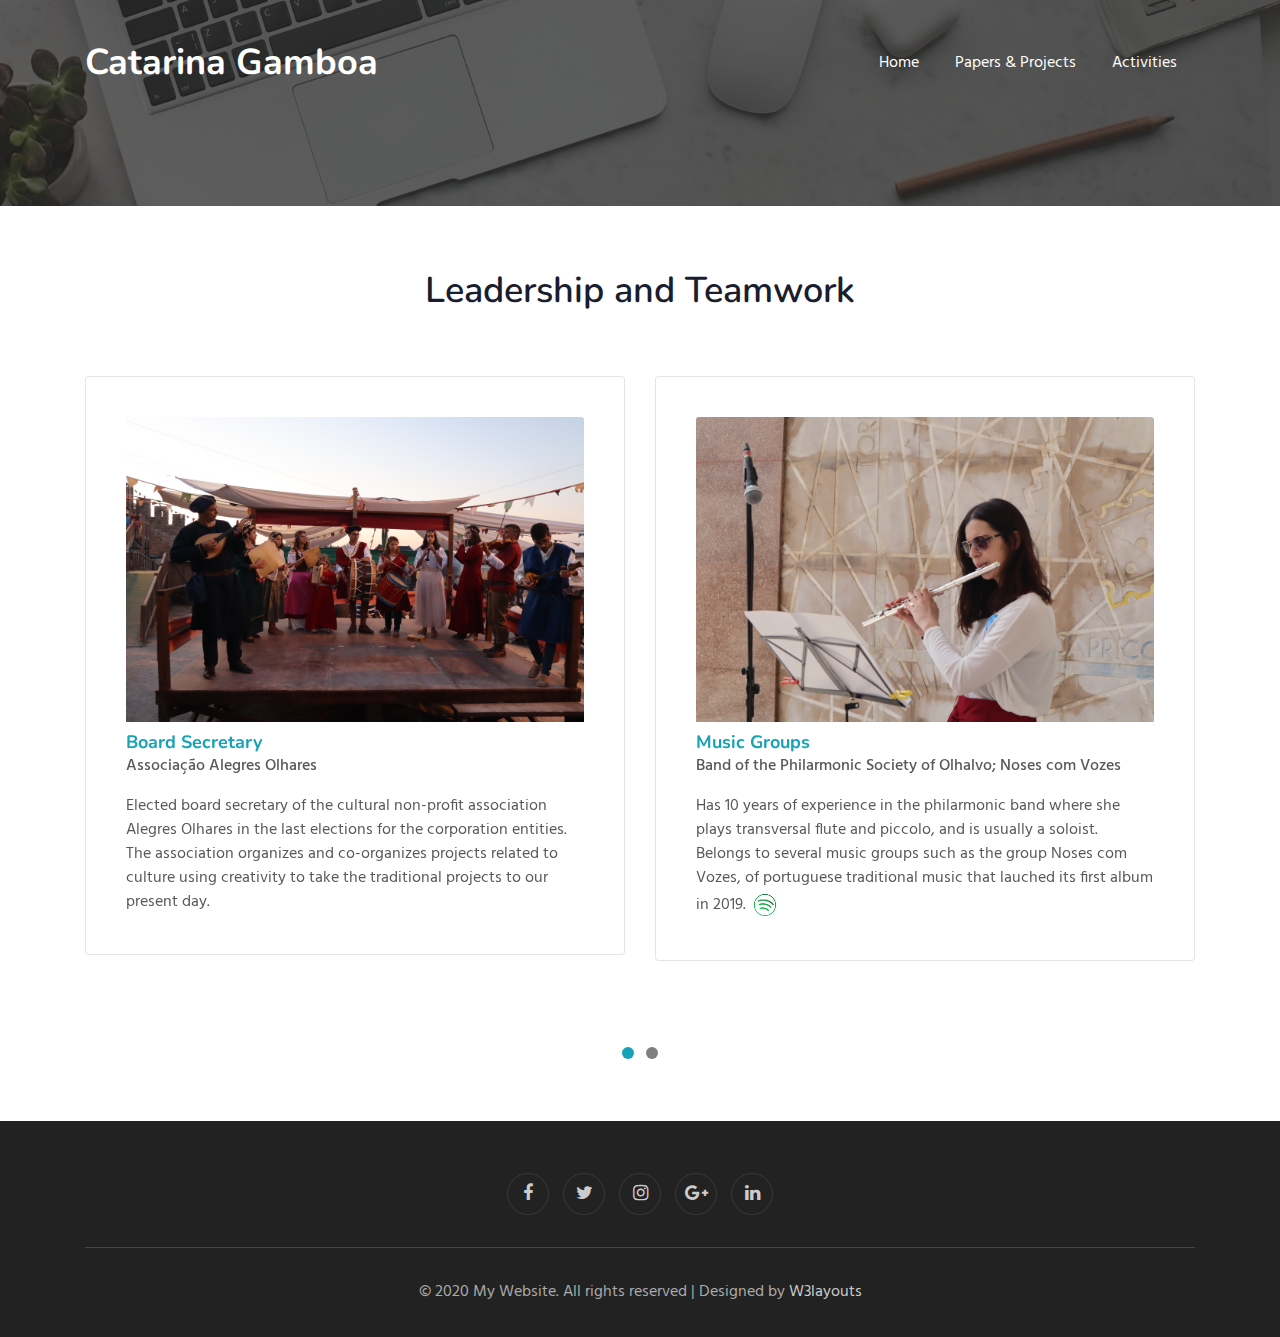
==== activities.html @ ff2dbbbe "Divide in pages and add info" ====
<!--
Author: W3layouts
Author URL: http://w3layouts.com
-->
<!doctype html>
<html lang="en">
  <head>
    <!-- Required meta tags -->
    <meta charset="utf-8">
    <meta name="viewport" content="width=device-width, initial-scale=1, shrink-to-fit=no">

    <title>Catarina Gamboa - Projects</title>
    <!-- web fonts -->
    <link href="//fonts.googleapis.com/css?family=Nunito:400,600,700,800,900&display=swap" rel="stylesheet">
    <link href="//fonts.googleapis.com/css?family=Hind&display=swap" rel="stylesheet">
    <!-- //web fonts -->
    <!-- Template CSS -->
    <link rel="stylesheet" href="assets/css/style-starter.css">
  </head>
  <body>

<section class="w3l-bootstrap-header">
  <nav class="navbar navbar-expand-lg navbar-light py-lg-3 py-2">
    <div class="container">
      <a class="navbar-brand" href="index.html">Catarina Gamboa</a>
      <!-- if logo is image enable this   
    <a class="navbar-brand" href="#index.html">
        <img src="image-path" alt="Your logo" title="Your logo" style="height:35px;" />
    </a> -->
      <button class="navbar-toggler" type="button" data-toggle="collapse" data-target="#navbarSupportedContent"
        aria-controls="navbarSupportedContent" aria-expanded="false" aria-label="Toggle navigation">
        <span class="navbar-toggler-icon fa fa-bars"></span>
      </button>

      <div class="collapse navbar-collapse" id="navbarSupportedContent">
        <ul class="navbar-nav ml-auto">
          <li class="nav-item">
            <a class="nav-link" href="index.html">Home</a>
          </li>
          <li class="nav-item">
            <a class="nav-link" href="projects.html">Papers & Projects</a>
          </li>
          <li class="nav-item">
            <a class="nav-link" href="activities.html">Activities</a>
          </li>
        </ul>
      </div>
    </div>
  </nav>
</section>
<section class="w3l-about-breadcrum">
  <div class="breadcrum-bg">
    <div class="container py-5">
       <p> <br/><!--<a href="index.html">Home</a> &nbsp; / &nbsp; About--></p> 
     </div>
  </div>
</section>
<!-- w3l-content-photo-5 -->


<section class="w3l-testimonials" id="testimonials">
  <div class="customers-6-content py-5">
    <div class="container py-lg-3">
      <div class="heading text-center mx-auto">
        <h3 class="head">Leadership and Teamwork</h3>
      </div>
     
      <div id="customerhnyCarousel2" class="carousel slide" data-ride="carousel">
        <ol class="carousel-indicators">
          <li data-target="#customerhnyCarousel2" data-slide-to="0" class="active"></li>
          <li data-target="#customerhnyCarousel2" data-slide-to="1"></li>
        </ol>
        <!-- Carousel items -->
        <div class="carousel-inner pb-5">

          <div class="carousel-item active">
            <div class="customer row py-5 mt-3">
              <div class="col-lg-4 col-md-6">
                <div class="card">
                 
                  <div class="card-body">
                    <img class="card-img-top img-responsive" src="assets/images/IMG_5479.JPG" alt="">
                    <h3 class="card-title mt-2">Board Secretary</h3>
                    <p class="sub-title mb-3">Associação Alegres Olhares</p>
                    <p class="card-text">  
                      Elected board secretary of the cultural non-profit association Alegres Olhares in the last elections for
                      the corporation entities. The association organizes and co-organizes projects related to culture using
                      creativity to take the traditional projects to our present day. <br/>
                    </p>
                  
                    
                  </div>
                </div>
              </div>
              <div class="col-lg-4 col-md-6">
                <div class="card">
                
                  <div class="card-body">
                    <img class="card-img-top img-responsive" src="assets/images/IMG_4522.JPG" alt="">
                    <h3 class="card-title mt-2">Music Groups</h3>
                    <p class="sub-title mb-3">Band of the Philarmonic Society of Olhalvo; Noses com Vozes</p>
                    <p class="card-text"> 
                    Has 10 years of experience in the philarmonic band where she plays transversal flute and piccolo, and is usually a soloist.<br/>
                    Belongs to several music groups such as the group Noses com Vozes, of portuguese traditional music that 
                    lauched its first album in 2019. 
                    <a href="https://open.spotify.com/album/45NyOf79dbJUWi725LBYn2">
                      <img id="spotify" alt="Spotify Link" src="assets/images/logo_spotify.png" width="100" height="100">
                      </a>
                    </p>
                  </div>
                </div>
              </div>
            </div>
          </div>
          <!--.item-->

          <div class="carousel-item">
            <div class="customer row py-5 mt-3">
              <div class="col-lg-4 col-md-6">
                <div class="card">
                 
                  <div class="card-body">
                    <img class="card-img-top img-responsive" src="assets/images/stage.jpg" alt="">
                    <h3 class="card-title mt-2">Participation in Theater Groups</h3>
                    <!-- <p class="sub-title mb-3">Engineer</p> -->
                    <p class="card-text">  
                      Beloged to the group of Academic Theater of the Univerisdade de Lisboa (TUT) since September 2019.
                      Participated in the group of theater of Faculdade de Ciências da Universidade de Lisboa in 2017.                       
                    </p>
                  
                    
                  </div>
                </div>
                
                
              </div>
               <div class="col-lg-4 offset-md-3 offset-lg-0 col-md-6"><!--off-testi -->
                <div class="card">
                 
                  <div class="card-body">
                    <img class="card-img-top img-responsive" src="assets/images/NV-37.jpg" alt="">
                    <h3 class="card-title mt-2">Participation and Organization of Events</h3>
                    <!-- <p class="sub-title mb-3">Engineer</p> -->
                    <p class="card-text"> 
                      Coordination and participation in several local events, as volunteer, in associations
                      of cultural development such as Sociedade Filarmónica Olhalvense and Associação Alegres Olhares.
                    </p>
                   
                    
                  </div>
                </div>
              </div>
            </div>
            
          </div>
           

        </div>
        <!--.carousel-inner-->
      </div>
    </div>
  </div>
  <!--//customers -->
</section>

 
 <!-- grids block 5 -->
 <section class="w3l-footer-29-main" id="footer">
  <div class="footer-29 text-center">
      <div class="container">
        
        <div class="main-social-footer-29">
                    
          <a href="#facebook" class="facebook"><span class="fa fa-facebook"></span></a>
          <a href="#twitter" class="twitter"><span class="fa fa-twitter"></span></a>
          <a href="#instagram" class="instagram"><span class="fa fa-instagram"></span></a>
          <a href="#google-plus" class="google-plus"><span class="fa fa-google-plus"></span></a>
          <a href="#linkedin" class="linkedin"><span class="fa fa-linkedin"></span></a>
      </div>
          <div class="bottom-copies text-center">
              <p class="copy-footer-29">© 2020 My Website. All rights reserved | Designed by <a href="https://w3layouts.com">W3layouts</a></p>
               
          </div>
      </div>
  </div>
   <!-- move top -->
  <button onclick="topFunction()" id="movetop" title="Go to top">
              <span class="fa fa-angle-up"></span>
                 </button>
                 <script>
                     // When the user scrolls down 20px from the top of the document, show the button
                     window.onscroll = function () {
                         scrollFunction()
                     };
              
                     function scrollFunction() {
                         if (document.body.scrollTop > 20 || document.documentElement.scrollTop > 20) {
                             document.getElementById("movetop").style.display = "block";
                         } else {
                             document.getElementById("movetop").style.display = "none";
                         }
                     }
              
                     // When the user clicks on the button, scroll to the top of the document
                     function topFunction() {
                         document.body.scrollTop = 0;
                         document.documentElement.scrollTop = 0;
                     }
                 </script>
                 <!-- /move top -->
</section>
<!-- // grids block 5 -->
<!-- <script src="assets/js/jquery-3.3.1.min.js"></script> -->
<!-- //footer-28 block -->
</section>

<!-- <script>
    $(function () {
      $('.navbar-toggler').click(function () {
        $('body').toggleClass('noscroll');
      })
    });
  </script> -->
  <!-- jQuery first, then Popper.js, then Bootstrap JS -->
  <!-- <script src="https://code.jquery.com/jquery-3.4.1.slim.min.js"
    integrity="sha384-J6qa4849blE2+poT4WnyKhv5vZF5SrPo0iEjwBvKU7imGFAV0wwj1yYfoRSJoZ+n" crossorigin="anonymous">
  </script>
  
  <script src="https://stackpath.bootstrapcdn.com/bootstrap/4.4.1/js/bootstrap.min.js"
    integrity="sha384-wfSDF2E50Y2D1uUdj0O3uMBJnjuUD4Ih7YwaYd1iqfktj0Uod8GCExl3Og8ifwB6" crossorigin="anonymous">
  </script> -->

<!-- Smooth scrolling -->



</body>

</html>
<!-- // grids block 5 -->
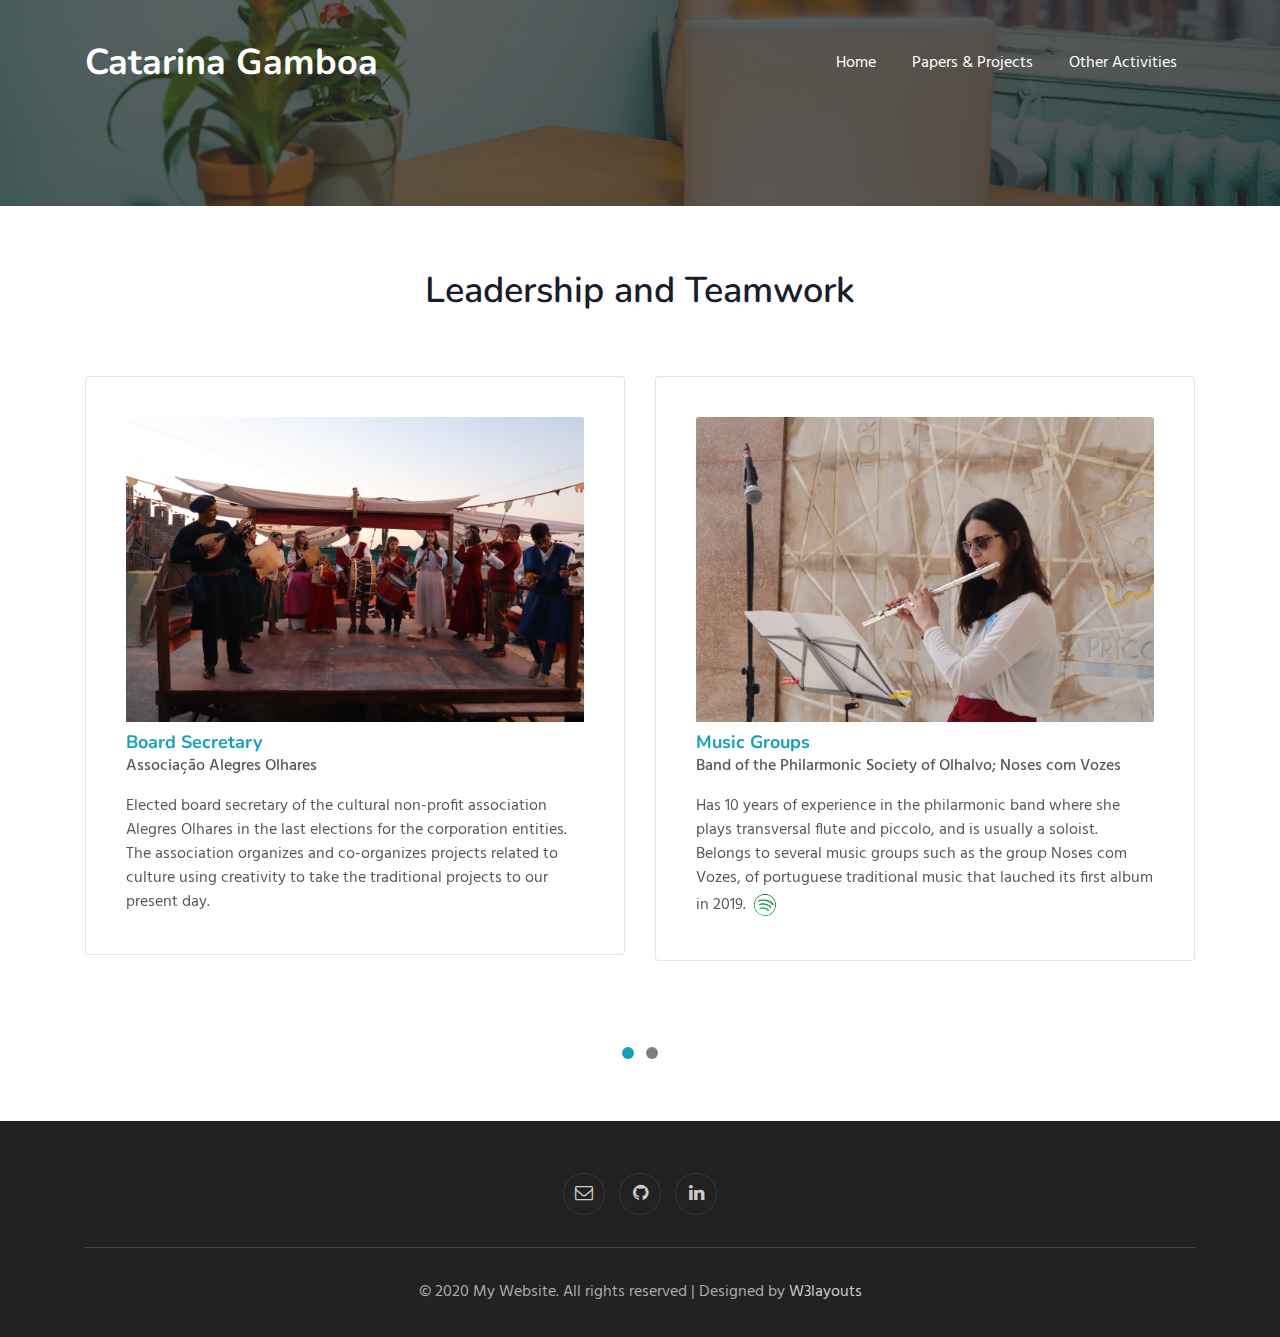
==== commit 39ba58b5: "Add beginning text" ====
--- a/activities.html
+++ b/activities.html
@@ -5,11 +5,13 @@
 <!doctype html>
 <html lang="en">
   <head>
+    <link rel="icon" type="image/jpg" href="assets/images/topPage.png" sizes="228x228" />
+    
     <!-- Required meta tags -->
     <meta charset="utf-8">
     <meta name="viewport" content="width=device-width, initial-scale=1, shrink-to-fit=no">
 
-    <title>Catarina Gamboa - Projects</title>
+    <title>Catarina Gamboa - Activities</title>
     <!-- web fonts -->
     <link href="//fonts.googleapis.com/css?family=Nunito:400,600,700,800,900&display=swap" rel="stylesheet">
     <link href="//fonts.googleapis.com/css?family=Hind&display=swap" rel="stylesheet">
@@ -41,7 +43,7 @@
             <a class="nav-link" href="projects.html">Papers & Projects</a>
           </li>
           <li class="nav-item">
-            <a class="nav-link" href="activities.html">Activities</a>
+            <a class="nav-link" href="activities.html">Other Activities</a>
           </li>
         </ul>
       </div>
@@ -65,10 +67,10 @@
         <h3 class="head">Leadership and Teamwork</h3>
       </div>
      
-      <div id="customerhnyCarousel2" class="carousel slide" data-ride="carousel">
+      <div id="customerhnyCarousel" class="carousel slide" data-ride="carousel">
         <ol class="carousel-indicators">
-          <li data-target="#customerhnyCarousel2" data-slide-to="0" class="active"></li>
-          <li data-target="#customerhnyCarousel2" data-slide-to="1"></li>
+          <li data-target="#customerhnyCarousel" data-slide-to="0" class="active"></li>
+          <li data-target="#customerhnyCarousel" data-slide-to="1"></li>
         </ol>
         <!-- Carousel items -->
         <div class="carousel-inner pb-5">
@@ -169,14 +171,11 @@
   <div class="footer-29 text-center">
       <div class="container">
         
-        <div class="main-social-footer-29">
-                    
-          <a href="#facebook" class="facebook"><span class="fa fa-facebook"></span></a>
-          <a href="#twitter" class="twitter"><span class="fa fa-twitter"></span></a>
-          <a href="#instagram" class="instagram"><span class="fa fa-instagram"></span></a>
-          <a href="#google-plus" class="google-plus"><span class="fa fa-google-plus"></span></a>
-          <a href="#linkedin" class="linkedin"><span class="fa fa-linkedin"></span></a>
-      </div>
+        <div class="main-social-footer-29"> 
+          <a href="#facebook" onclick="sendEmail()" class="facebook"><span class="fa fa-envelope-o"></span></a>
+          <a href="https://github.com/CatarinaGamboa" class="twitter"><span class="fa fa-github"></span></a>
+          <a href="https://www.linkedin.com/in/catarina-ventura-gamboa-518151172/" class="linkedin"><span class="fa fa-linkedin"></span></a>
+        </div>
           <div class="bottom-copies text-center">
               <p class="copy-footer-29">© 2020 My Website. All rights reserved | Designed by <a href="https://w3layouts.com">W3layouts</a></p>
                
@@ -210,25 +209,25 @@
                  <!-- /move top -->
 </section>
 <!-- // grids block 5 -->
-<!-- <script src="assets/js/jquery-3.3.1.min.js"></script> -->
+<script src="assets/js/jquery-3.3.1.min.js"></script>
 <!-- //footer-28 block -->
 </section>
 
-<!-- <script>
+<script>
     $(function () {
       $('.navbar-toggler').click(function () {
         $('body').toggleClass('noscroll');
       })
     });
-  </script> -->
+  </script> 
   <!-- jQuery first, then Popper.js, then Bootstrap JS -->
-  <!-- <script src="https://code.jquery.com/jquery-3.4.1.slim.min.js"
+  <script src="https://code.jquery.com/jquery-3.4.1.slim.min.js"
     integrity="sha384-J6qa4849blE2+poT4WnyKhv5vZF5SrPo0iEjwBvKU7imGFAV0wwj1yYfoRSJoZ+n" crossorigin="anonymous">
   </script>
   
   <script src="https://stackpath.bootstrapcdn.com/bootstrap/4.4.1/js/bootstrap.min.js"
     integrity="sha384-wfSDF2E50Y2D1uUdj0O3uMBJnjuUD4Ih7YwaYd1iqfktj0Uod8GCExl3Og8ifwB6" crossorigin="anonymous">
-  </script> -->
+  </script>
 
 <!-- Smooth scrolling -->
 
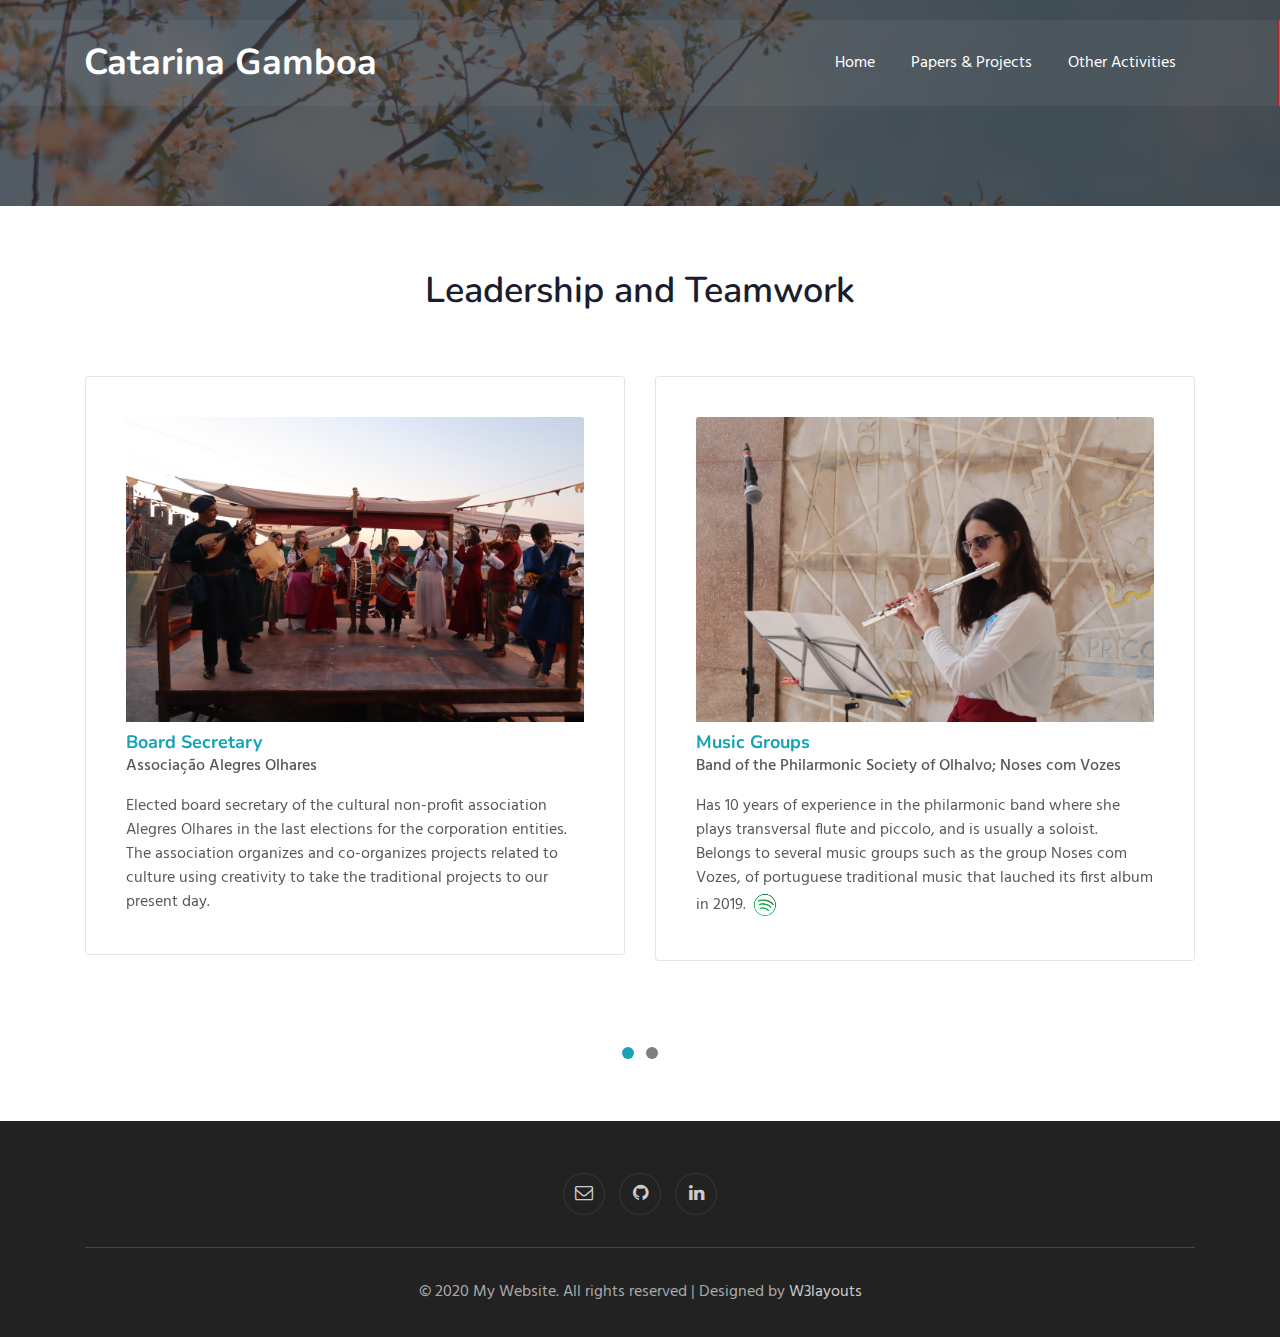
==== commit bc1ad1e5: "Add liquidJava page" ====
--- a/activities.html
+++ b/activities.html
@@ -4,6 +4,16 @@
 -->
 <!doctype html>
 <html lang="en">
+  <script>
+    (function(h,o,t,j,a,r){
+        h.hj=h.hj||function(){(h.hj.q=h.hj.q||[]).push(arguments)};
+        h._hjSettings={hjid:1929590,hjsv:6};
+        a=o.getElementsByTagName('head')[0];
+        r=o.createElement('script');r.async=1;
+        r.src=t+h._hjSettings.hjid+j+h._hjSettings.hjsv;
+        a.appendChild(r);
+    })(window,document,'https://static.hotjar.com/c/hotjar-','.js?sv=');
+</script>  
   <head>
     <link rel="icon" type="image/jpg" href="assets/images/topPage.png" sizes="228x228" />
     
@@ -126,7 +136,7 @@
                     <h3 class="card-title mt-2">Participation in Theater Groups</h3>
                     <!-- <p class="sub-title mb-3">Engineer</p> -->
                     <p class="card-text">  
-                      Beloged to the group of Academic Theater of the Univerisdade de Lisboa (TUT) since September 2019.
+                      Belonged to the group of Academic Theater of the Universidade de Lisboa (TUT) in 2019/20.
                       Participated in the group of theater of Faculdade de Ciências da Universidade de Lisboa in 2017.                       
                     </p>
                   
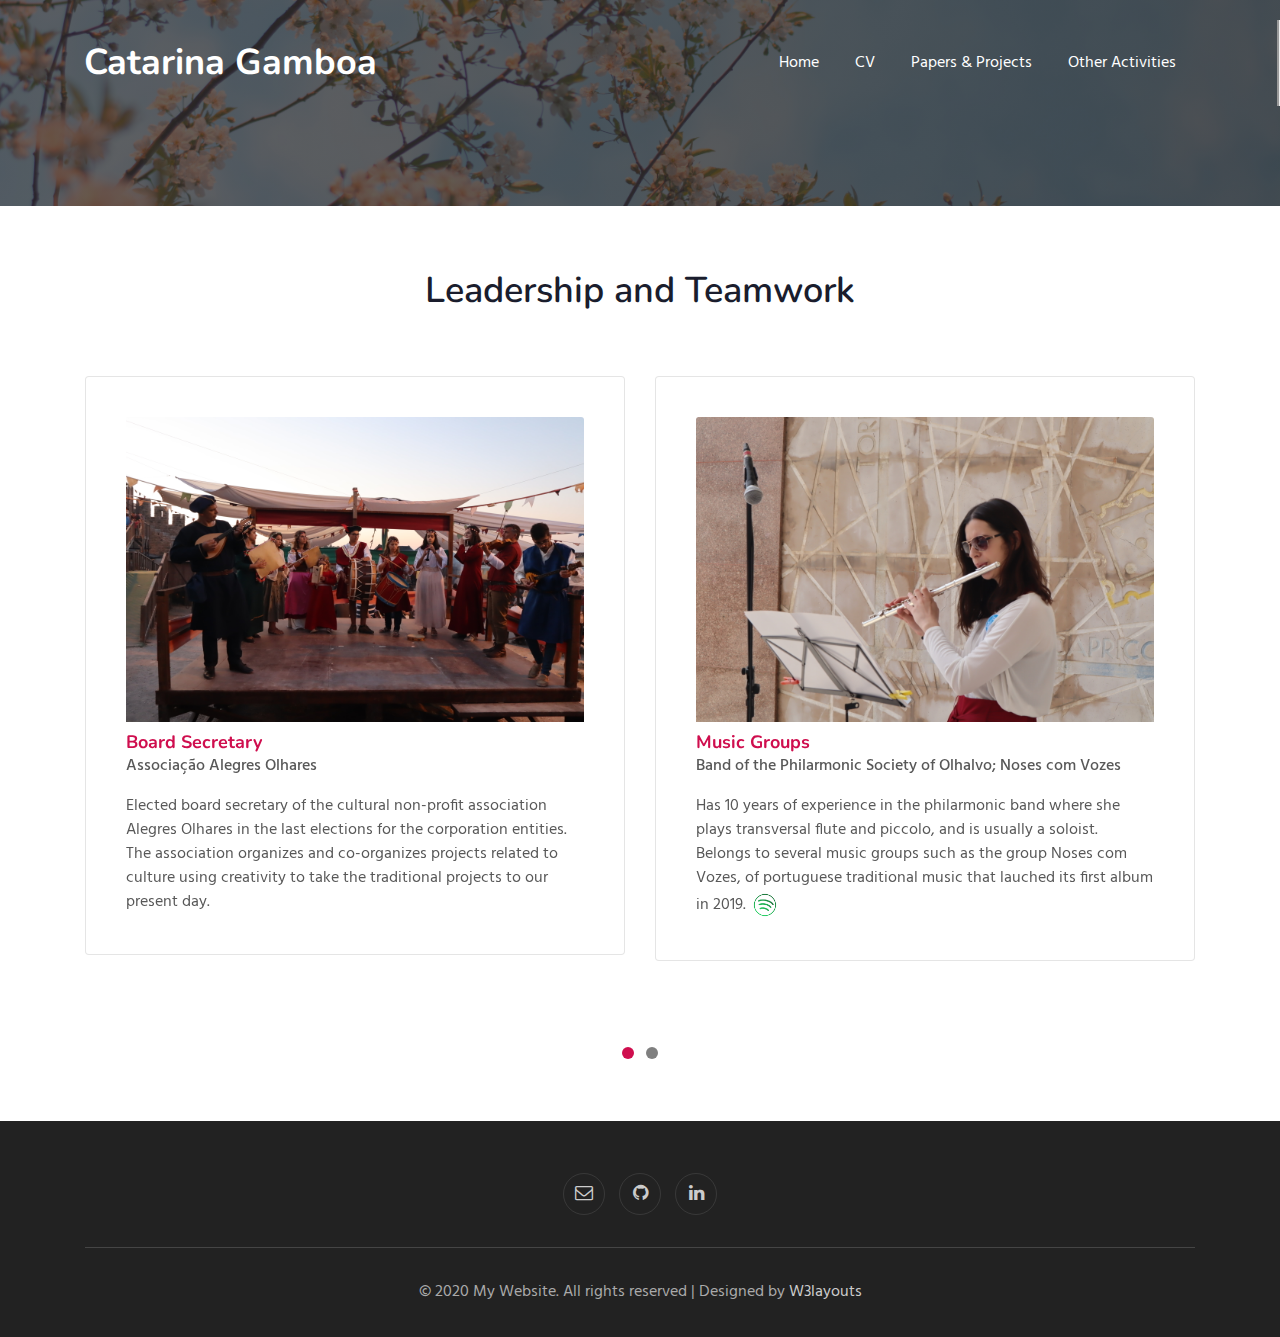
==== commit c8984b45: "links to CV + fix typos" ====
--- a/activities.html
+++ b/activities.html
@@ -48,6 +48,9 @@
         <ul class="navbar-nav ml-auto">
           <li class="nav-item">
             <a class="nav-link" href="index.html">Home</a>
+          </li>
+          <li class="nav-item">
+            <a class="nav-link" href="CatarinaGamboa_CV.pdf">CV</a>
           </li>
           <li class="nav-item">
             <a class="nav-link" href="projects.html">Papers & Projects</a>
